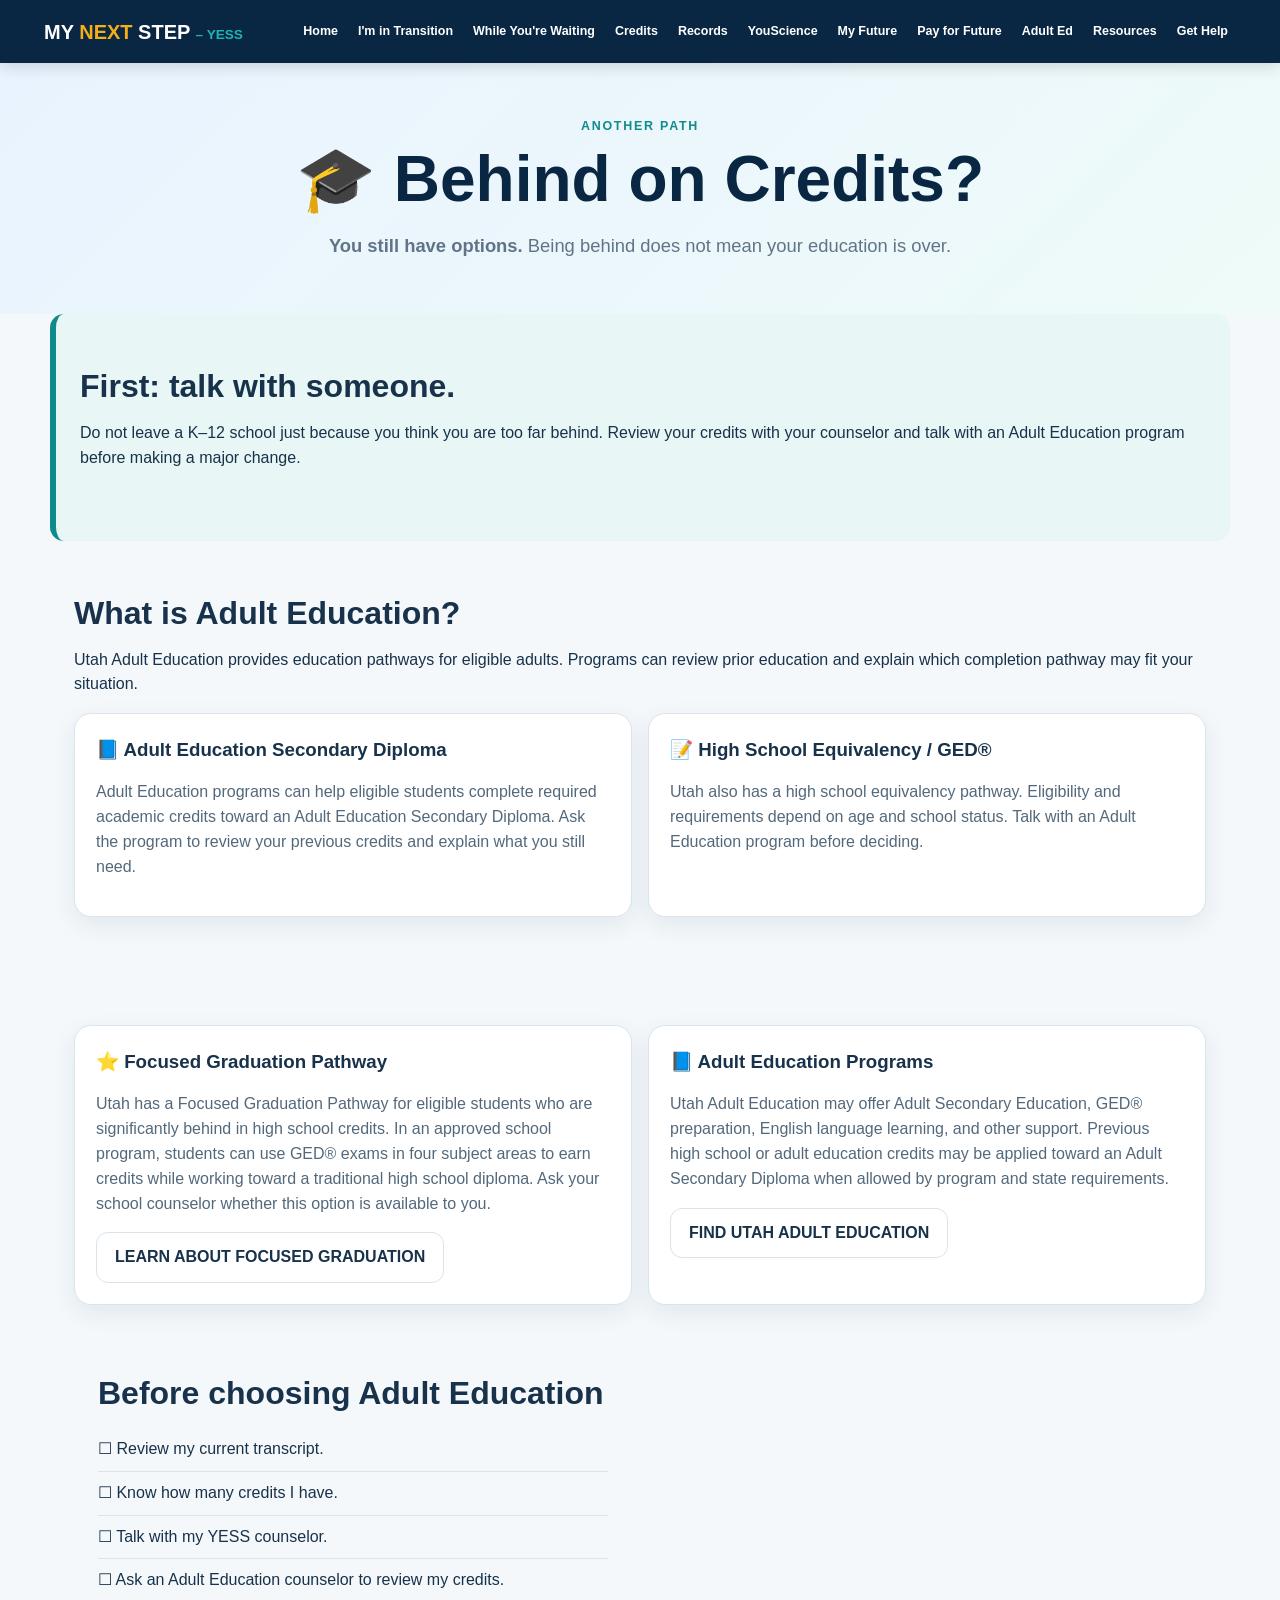
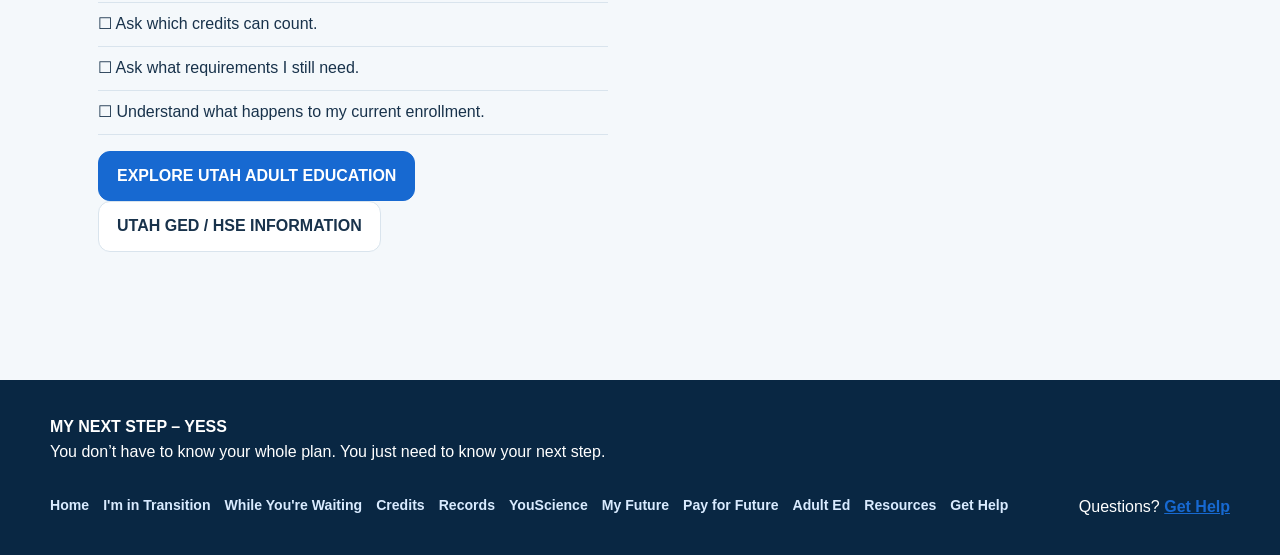
==== adult-education.html @ 5a8f82c1 "Add files via upload" ====
<!doctype html><html lang="en"><head><meta charset="utf-8"><meta name="viewport" content="width=device-width,initial-scale=1"><title>Adult Education | My Next Step – YESS</title><link rel="stylesheet" href="style.css"></head><body>
<header><div class="nav"><a class="brand" href="index.html">MY <span>NEXT</span> STEP <em>– YESS</em></a><nav class="navlinks"><a href="index.html">Home</a><a href="transition.html">I'm in Transition</a><a href="waiting.html">While You're Waiting</a><a href="credits.html">Credits</a><a href="records.html">Records</a><a href="youscience.html">YouScience</a><a href="future.html">My Future</a><a href="pay-for-future.html">Pay for Future</a><a href="adult-education.html">Adult Ed</a><a href="resources.html">Resources</a><a href="help.html">Get Help</a></nav></div></header>
<main>
<div class="page-hero"><div class="eyebrow">ANOTHER PATH</div><h1>🎓 Behind on Credits?</h1><p><strong>You still have options.</strong> Being behind does not mean your education is over.</p></div>
<section class="callout"><h2>First: talk with someone.</h2><p>Do not leave a K–12 school just because you think you are too far behind. Review your credits with your counselor and talk with an Adult Education program before making a major change.</p></section>
<section><h2>What is Adult Education?</h2><p>Utah Adult Education provides education pathways for eligible adults. Programs can review prior education and explain which completion pathway may fit your situation.</p><div class="card-grid two"><div class="card"><h3>📘 Adult Education Secondary Diploma</h3><p>Adult Education programs can help eligible students complete required academic credits toward an Adult Education Secondary Diploma. Ask the program to review your previous credits and explain what you still need.</p></div><div class="card"><h3>📝 High School Equivalency / GED®</h3><p>Utah also has a high school equivalency pathway. Eligibility and requirements depend on age and school status. Talk with an Adult Education program before deciding.</p></div></div></section>
<section class="card-grid two">
<div class="card"><h3>⭐ Focused Graduation Pathway</h3>
<p>Utah has a Focused Graduation Pathway for eligible students who are significantly behind in high school credits. In an approved school program, students can use GED® exams in four subject areas to earn credits while working toward a traditional high school diploma. Ask your school counselor whether this option is available to you.</p>
<a class="btn secondary" href="https://schools.utah.gov/adulteducation/focusedgraduationpathway" target="_blank">LEARN ABOUT FOCUSED GRADUATION</a>
</div>
<div class="card"><h3>📘 Adult Education Programs</h3>
<p>Utah Adult Education may offer Adult Secondary Education, GED® preparation, English language learning, and other support. Previous high school or adult education credits may be applied toward an Adult Secondary Diploma when allowed by program and state requirements.</p>
<a class="btn secondary" href="https://schools.utah.gov/adulteducation/" target="_blank">FIND UTAH ADULT EDUCATION</a>
</div>
</div><section><h2>Before choosing Adult Education</h2><ul class="checklist"><li>☐ Review my current transcript.</li><li>☐ Know how many credits I have.</li><li>☐ Talk with my YESS counselor.</li><li>☐ Ask an Adult Education counselor to review my credits.</li><li>☐ Ask which credits can count.</li><li>☐ Ask what requirements I still need.</li><li>☐ Understand what happens to my current enrollment.</li></ul><a class="btn primary" href="https://schools.utah.gov/adulteducation/" target="_blank">EXPLORE UTAH ADULT EDUCATION</a> <a class="btn secondary" href="https://schools.utah.gov/adulteducation/hseged" target="_blank">UTAH GED / HSE INFORMATION</a></section>
</main>
<footer><div class="footer-inner"><div><b>MY NEXT STEP – YESS</b><br><span>You don’t have to know your whole plan. You just need to know your next step.</span></div><div class="footer-links"><a href="index.html">Home</a><a href="transition.html">I'm in Transition</a><a href="waiting.html">While You're Waiting</a><a href="credits.html">Credits</a><a href="records.html">Records</a><a href="youscience.html">YouScience</a><a href="future.html">My Future</a><a href="pay-for-future.html">Pay for Future</a><a href="adult-education.html">Adult Ed</a><a href="resources.html">Resources</a><a href="help.html">Get Help</a></div><div>Questions? <a href="help.html">Get Help</a></div></div></footer>
</body></html>
---- style.css ----
:root{--navy:#092743;--blue:#1769d1;--teal:#0f8b8d;--gold:#f5ad18;--orange:#f06b2f;--ink:#18324b;--muted:#617487;--bg:#f4f8fb;--white:#fff;--line:#d9e4ed;--shadow:0 8px 24px rgba(9,39,67,.08)}
*{box-sizing:border-box}html{scroll-behavior:smooth}body{margin:0;background:var(--bg);color:var(--ink);font-family:Arial,Helvetica,sans-serif;line-height:1.55}a{color:var(--blue);font-weight:700}header{position:sticky;top:0;z-index:10;background:var(--navy);color:#fff;box-shadow:0 3px 15px rgba(0,0,0,.15)}.nav{max-width:1240px;margin:auto;padding:13px 24px;display:flex;align-items:center;gap:22px}.brand{color:#fff;text-decoration:none;font-weight:900;font-size:1.25rem;line-height:1.0;white-space:nowrap}.brand span{color:#f5ad18}.brand em{color:#1fb4b7;font-style:normal;font-size:.85rem}.navlinks{display:flex;gap:4px;flex-wrap:wrap;justify-content:flex-end;margin-left:auto}.navlinks a{color:#fff;text-decoration:none;padding:9px 8px;border-radius:8px;font-size:.78rem}.navlinks a:hover{background:rgba(255,255,255,.12)}.help-btn{background:var(--gold)!important;color:#10243a!important;font-weight:900!important}
main{min-height:70vh}.hero{max-width:1240px;margin:auto;padding:58px 24px;display:grid;grid-template-columns:1.05fr .95fr;gap:38px;align-items:center}.eyebrow{font-weight:900;letter-spacing:.14em;font-size:.78rem;color:var(--teal)}h1{font-size:clamp(2.5rem,5vw,4.7rem);line-height:1.02;margin:10px 0 20px;color:var(--navy)}h1 span{color:var(--teal)}h2{font-size:2rem;line-height:1.15;margin:0 0 12px}h3{margin:0 0 8px}.lead{font-size:1.18rem;color:var(--muted);max-width:700px}.tagline{font-size:1.18rem;color:var(--teal);margin:22px 0}.buttons{display:flex;gap:12px;flex-wrap:wrap}.btn{display:inline-block;padding:12px 18px;border-radius:12px;text-decoration:none;border:1px solid var(--line);cursor:pointer}.primary{background:var(--blue);color:#fff;border-color:var(--blue)}.secondary{background:#fff;color:var(--ink)}.hero-panel{background:#fff;border:1px solid var(--line);border-radius:20px;padding:23px;box-shadow:var(--shadow)}.hero-panel h3{text-align:center;font-size:1.4rem}.choice-grid{display:grid;grid-template-columns:repeat(2,1fr);gap:10px}.choice-grid a{background:#f8fbfe;border:1px solid var(--line);border-radius:14px;padding:15px;text-decoration:none;color:var(--ink);display:flex;flex-direction:column;gap:4px}.choice-grid a:first-letter{font-size:1.4rem}.choice-grid small{color:var(--muted);font-weight:400}
section{max-width:1180px;margin:auto;padding:54px 24px}.section-title{text-align:center;margin-bottom:25px}.section-title p,.page-hero p{color:var(--muted)}.page-hero{background:linear-gradient(135deg,#e9f3ff,#eefbf8);padding:54px 24px;text-align:center}.page-hero p{max-width:760px;margin:0 auto;font-size:1.15rem}.card-grid{display:grid;gap:16px}.card-grid.two{grid-template-columns:repeat(2,1fr)}.card-grid.three{grid-template-columns:repeat(3,1fr)}.card-grid.four{grid-template-columns:repeat(4,1fr)}.card-grid.eight{grid-template-columns:repeat(4,1fr)}.card{background:#fff;border:1px solid var(--line);border-radius:17px;padding:21px;box-shadow:var(--shadow)}.link-card{text-decoration:none;color:var(--ink);display:flex;flex-direction:column;gap:7px;font-size:1.05rem}.link-card span{color:var(--muted);font-size:.9rem;font-weight:400}.link-card:hover{transform:translateY(-2px);border-color:#9abce2}.callout{background:#e8f7f5;border-left:6px solid var(--teal);border-radius:14px}.steps{display:grid;grid-template-columns:repeat(4,1fr);gap:12px}.steps>div{background:#fff;border:1px solid var(--line);border-radius:15px;padding:18px}.steps>div:first-letter{font-size:1.4rem}.steps strong,.steps span{display:block}.steps span{color:var(--muted);font-size:.9rem;margin-top:5px}.stat-card,.path-card{background:#fff;border:1px solid var(--line);border-radius:16px;padding:20px;text-align:center;box-shadow:var(--shadow)}.stat-card b,.path-card b{display:block;font-size:1.15rem}.stat-card span,.path-card span{display:block;color:var(--muted);font-size:.9rem;margin-top:6px}.path-card{font-size:2rem}.path-card b{font-size:1.1rem;margin-top:5px}.flow{display:flex;justify-content:center;align-items:center;gap:14px;flex-wrap:wrap}.flow span{background:#fff;border:1px solid var(--line);padding:14px 18px;border-radius:12px;font-weight:800}.quote-list{display:grid;grid-template-columns:repeat(2,1fr);gap:10px}.quote-list p{margin:0;background:#f7fbff;border:1px solid var(--line);padding:15px;border-radius:12px;font-weight:700}.contact-grid{display:grid;grid-template-columns:repeat(2,1fr);gap:18px}.checklist{padding-left:0;list-style:none}.checklist li{padding:9px 0;border-bottom:1px solid var(--line)}details{background:#fff;border:1px solid var(--line);border-radius:14px;margin:10px 0;box-shadow:0 3px 12px rgba(9,39,67,.04)}summary{cursor:pointer;padding:17px;font-weight:800;list-style:none}summary::-webkit-details-marker{display:none}summary:after{content:"+";float:right;font-size:1.25rem}details[open] summary:after{content:"−"}.card p,.card li{color:#53697b}
footer{background:var(--navy);color:#fff;padding:35px 24px;margin-top:20px}.footer-inner{max-width:1180px;margin:auto;display:flex;justify-content:space-between;gap:30px;flex-wrap:wrap}.footer-links{display:flex;flex-wrap:wrap;gap:14px}.footer-links a{color:#d9ebff;text-decoration:none;font-size:.88rem}.small{font-size:.85rem;color:var(--muted)}
@media(max-width:950px){.nav{align-items:flex-start}.navlinks{display:none}.hero{grid-template-columns:1fr}.card-grid.eight,.card-grid.four{grid-template-columns:repeat(2,1fr)}.steps{grid-template-columns:repeat(2,1fr)}}
@media(max-width:620px){.hero{padding:38px 18px}.hero-panel{padding:16px}section{padding:40px 18px}.choice-grid,.card-grid.two,.card-grid.three,.card-grid.four,.card-grid.eight,.steps,.contact-grid,.quote-list{grid-template-columns:1fr}.page-hero{padding:40px 18px}h2{font-size:1.65rem}.nav{padding:10px 14px}.brand{font-size:1rem}}
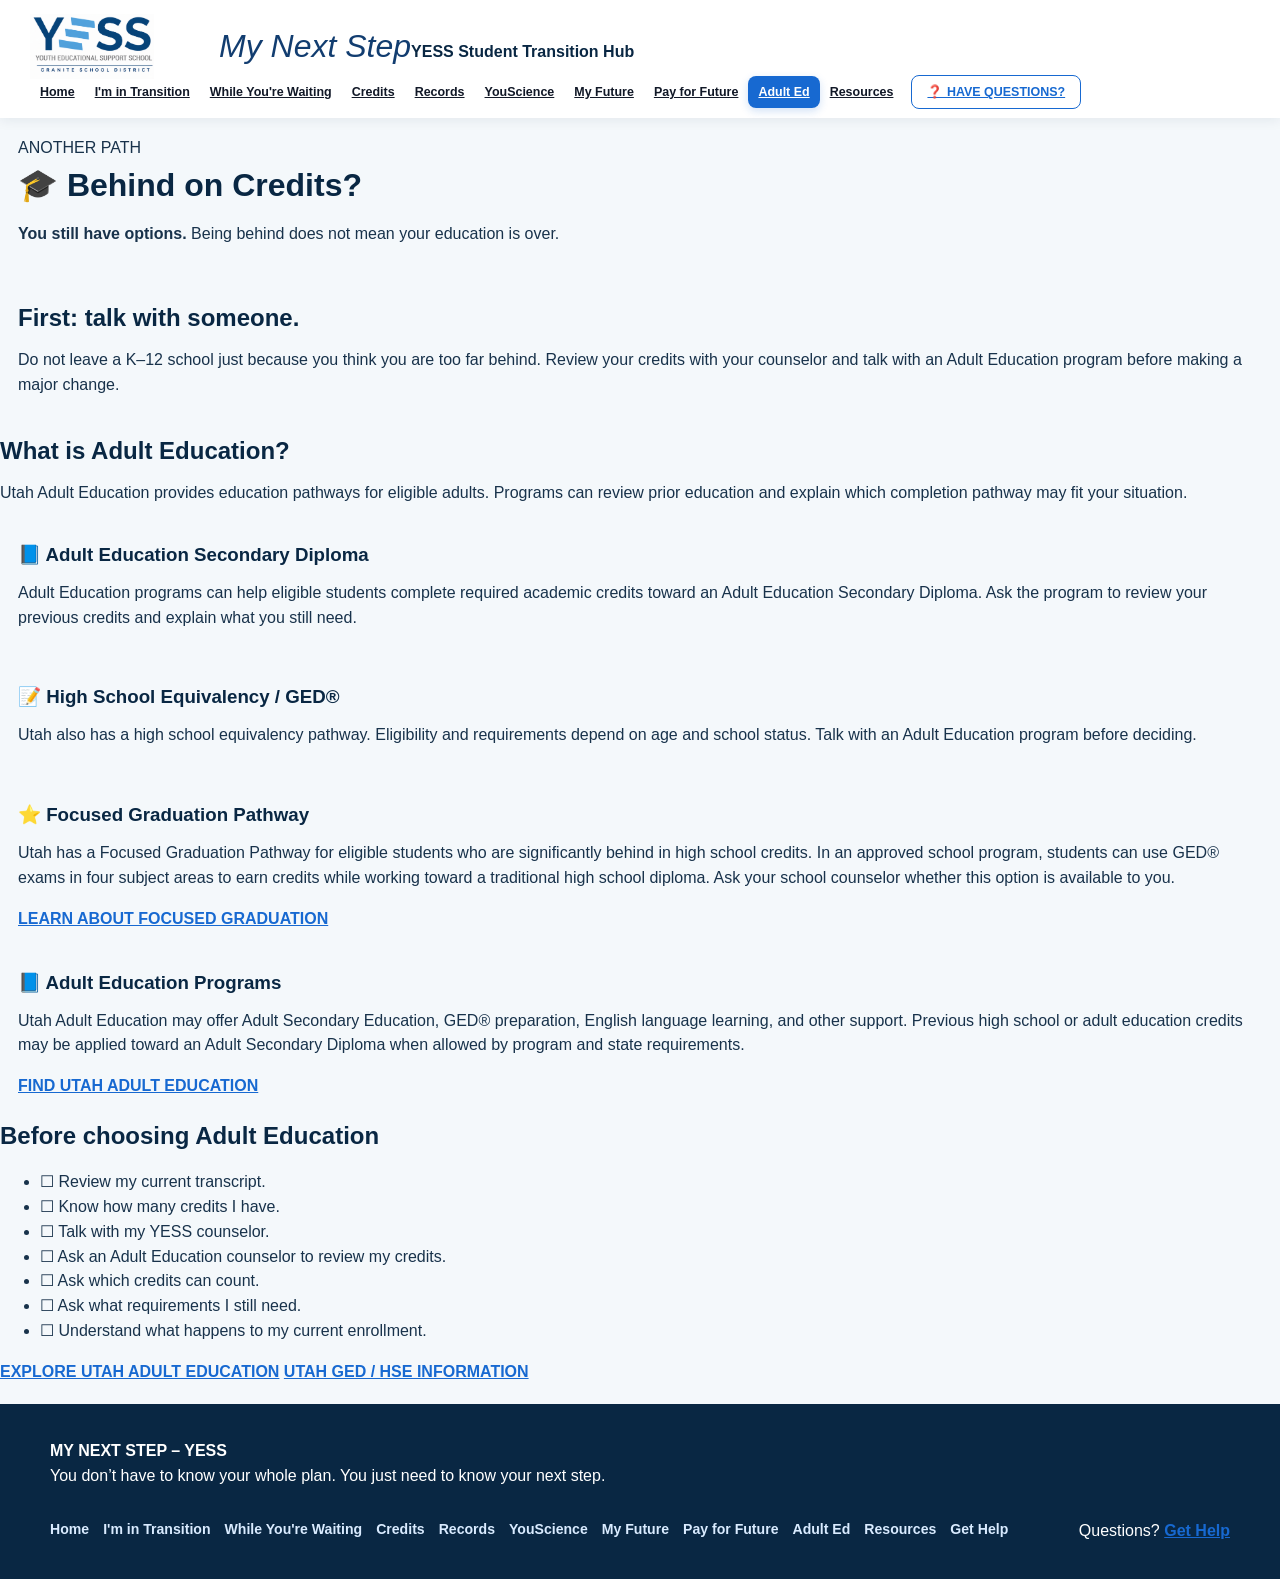
==== commit 6682fb27: "Use consistent header and fix phone number" ====
--- a/adult-education.html
+++ b/adult-education.html
@@ -1,5 +1,5 @@
 <!doctype html><html lang="en"><head><meta charset="utf-8"><meta name="viewport" content="width=device-width,initial-scale=1"><title>Adult Education | My Next Step – YESS</title><link rel="stylesheet" href="style.css"></head><body>
-<header><div class="nav"><a class="brand" href="index.html">MY <span>NEXT</span> STEP <em>– YESS</em></a><nav class="navlinks"><a href="index.html">Home</a><a href="transition.html">I'm in Transition</a><a href="waiting.html">While You're Waiting</a><a href="credits.html">Credits</a><a href="records.html">Records</a><a href="youscience.html">YouScience</a><a href="future.html">My Future</a><a href="pay-for-future.html">Pay for Future</a><a href="adult-education.html">Adult Ed</a><a href="resources.html">Resources</a><a href="help.html">Get Help</a></nav></div></header>
+<header><div class="nav"><a class="brand" href="index.html" aria-label="My Next Step – YESS home"><img src="yess-logo.png" alt="Youth Educational Support School (YESS)" class="brand-logo"><div class="brand-content"><span class="brand-title">My Next Step</span><span class="brand-subtitle">YESS Student Transition Hub</span></div></a><nav class="navlinks" aria-label="Main navigation"><a href="index.html">Home</a><a href="transition.html">I'm in Transition</a><a href="waiting.html">While You're Waiting</a><a href="credits.html">Credits</a><a href="records.html">Records</a><a href="youscience.html">YouScience</a><a href="future.html">My Future</a><a href="pay-for-future.html">Pay for Future</a><a class="active" aria-current="page" href="adult-education.html">Adult Ed</a><a href="resources.html">Resources</a><a class="help-btn" href="help.html">❓ HAVE QUESTIONS?</a></nav></div></header>
 <main>
 <div class="page-hero"><div class="eyebrow">ANOTHER PATH</div><h1>🎓 Behind on Credits?</h1><p><strong>You still have options.</strong> Being behind does not mean your education is over.</p></div>
 <section class="callout"><h2>First: talk with someone.</h2><p>Do not leave a K–12 school just because you think you are too far behind. Review your credits with your counselor and talk with an Adult Education program before making a major change.</p></section>
--- a/style.css
+++ b/style.css
@@ -1,8 +1,40 @@
 
 :root{--navy:#092743;--blue:#1769d1;--teal:#0f8b8d;--gold:#f5ad18;--orange:#f06b2f;--ink:#18324b;--muted:#617487;--bg:#f4f8fb;--white:#fff;--line:#d9e4ed;--shadow:0 8px 24px rgba(9,39,67,.08)}
-*{box-sizing:border-box}html{scroll-behavior:smooth}body{margin:0;background:var(--bg);color:var(--ink);font-family:Arial,Helvetica,sans-serif;line-height:1.55}a{color:var(--blue);font-weight:700}header{position:sticky;top:0;z-index:10;background:var(--navy);color:#fff;box-shadow:0 3px 15px rgba(0,0,0,.15)}.nav{max-width:1240px;margin:auto;padding:13px 24px;display:flex;align-items:center;gap:22px}.brand{color:#fff;text-decoration:none;font-weight:900;font-size:1.25rem;line-height:1.0;white-space:nowrap}.brand span{color:#f5ad18}.brand em{color:#1fb4b7;font-style:normal;font-size:.85rem}.navlinks{display:flex;gap:4px;flex-wrap:wrap;justify-content:flex-end;margin-left:auto}.navlinks a{color:#fff;text-decoration:none;padding:9px 8px;border-radius:8px;font-size:.78rem}.navlinks a:hover{background:rgba(255,255,255,.12)}.help-btn{background:var(--gold)!important;color:#10243a!important;font-weight:900!important}
-main{min-height:70vh}.hero{max-width:1240px;margin:auto;padding:58px 24px;display:grid;grid-template-columns:1.05fr .95fr;gap:38px;align-items:center}.eyebrow{font-weight:900;letter-spacing:.14em;font-size:.78rem;color:var(--teal)}h1{font-size:clamp(2.5rem,5vw,4.7rem);line-height:1.02;margin:10px 0 20px;color:var(--navy)}h1 span{color:var(--teal)}h2{font-size:2rem;line-height:1.15;margin:0 0 12px}h3{margin:0 0 8px}.lead{font-size:1.18rem;color:var(--muted);max-width:700px}.tagline{font-size:1.18rem;color:var(--teal);margin:22px 0}.buttons{display:flex;gap:12px;flex-wrap:wrap}.btn{display:inline-block;padding:12px 18px;border-radius:12px;text-decoration:none;border:1px solid var(--line);cursor:pointer}.primary{background:var(--blue);color:#fff;border-color:var(--blue)}.secondary{background:#fff;color:var(--ink)}.hero-panel{background:#fff;border:1px solid var(--line);border-radius:20px;padding:23px;box-shadow:var(--shadow)}.hero-panel h3{text-align:center;font-size:1.4rem}.choice-grid{display:grid;grid-template-columns:repeat(2,1fr);gap:10px}.choice-grid a{background:#f8fbfe;border:1px solid var(--line);border-radius:14px;padding:15px;text-decoration:none;color:var(--ink);display:flex;flex-direction:column;gap:4px}.choice-grid a:first-letter{font-size:1.4rem}.choice-grid small{color:var(--muted);font-weight:400}
-section{max-width:1180px;margin:auto;padding:54px 24px}.section-title{text-align:center;margin-bottom:25px}.section-title p,.page-hero p{color:var(--muted)}.page-hero{background:linear-gradient(135deg,#e9f3ff,#eefbf8);padding:54px 24px;text-align:center}.page-hero p{max-width:760px;margin:0 auto;font-size:1.15rem}.card-grid{display:grid;gap:16px}.card-grid.two{grid-template-columns:repeat(2,1fr)}.card-grid.three{grid-template-columns:repeat(3,1fr)}.card-grid.four{grid-template-columns:repeat(4,1fr)}.card-grid.eight{grid-template-columns:repeat(4,1fr)}.card{background:#fff;border:1px solid var(--line);border-radius:17px;padding:21px;box-shadow:var(--shadow)}.link-card{text-decoration:none;color:var(--ink);display:flex;flex-direction:column;gap:7px;font-size:1.05rem}.link-card span{color:var(--muted);font-size:.9rem;font-weight:400}.link-card:hover{transform:translateY(-2px);border-color:#9abce2}.callout{background:#e8f7f5;border-left:6px solid var(--teal);border-radius:14px}.steps{display:grid;grid-template-columns:repeat(4,1fr);gap:12px}.steps>div{background:#fff;border:1px solid var(--line);border-radius:15px;padding:18px}.steps>div:first-letter{font-size:1.4rem}.steps strong,.steps span{display:block}.steps span{color:var(--muted);font-size:.9rem;margin-top:5px}.stat-card,.path-card{background:#fff;border:1px solid var(--line);border-radius:16px;padding:20px;text-align:center;box-shadow:var(--shadow)}.stat-card b,.path-card b{display:block;font-size:1.15rem}.stat-card span,.path-card span{display:block;color:var(--muted);font-size:.9rem;margin-top:6px}.path-card{font-size:2rem}.path-card b{font-size:1.1rem;margin-top:5px}.flow{display:flex;justify-content:center;align-items:center;gap:14px;flex-wrap:wrap}.flow span{background:#fff;border:1px solid var(--line);padding:14px 18px;border-radius:12px;font-weight:800}.quote-list{display:grid;grid-template-columns:repeat(2,1fr);gap:10px}.quote-list p{margin:0;background:#f7fbff;border:1px solid var(--line);padding:15px;border-radius:12px;font-weight:700}.contact-grid{display:grid;grid-template-columns:repeat(2,1fr);gap:18px}.checklist{padding-left:0;list-style:none}.checklist li{padding:9px 0;border-bottom:1px solid var(--line)}details{background:#fff;border:1px solid var(--line);border-radius:14px;margin:10px 0;box-shadow:0 3px 12px rgba(9,39,67,.04)}summary{cursor:pointer;padding:17px;font-weight:800;list-style:none}summary::-webkit-details-marker{display:none}summary:after{content:"+";float:right;font-size:1.25rem}details[open] summary:after{content:"−"}.card p,.card li{color:#53697b}
+*{box-sizing:border-box}html{scroll-behavior:smooth}body{margin:0;background:var(--bg);color:var(--ink);font-family:Arial,Helvetica,sans-serif;line-height:1.55}a{color:var(--blue);font-weight:700}h1,h2,h3,h4,h5,h6{color:var(--navy);margin:0 0 12px}p{margin:0 0 16px}
+
+/* NAV (existing rules kept) */
+header{background:#ffffff;color:var(--navy);box-shadow:0 2px 12px rgba(9,39,67,.08)}
+.nav{max-width:1480px;padding:14px 30px;gap:24px}
+.brand{display:flex;align-items:center;gap:14px;color:var(--navy);text-decoration:none;white-space:nowrap}
+.brand-logo{width:175px;height:65px;object-fit:contain;object-position:left center;background:#fff}
+.brand-title{color:#123d70;font-size:2rem;font-weight:500;font-style:italic;white-space:nowrap}
+.navlinks{align-items:center;gap:3px}
+.navlinks a{color:#111827;font-size:.78rem;padding:9px 10px;border-radius:8px;transition:all .2s ease}
+.navlinks a:hover{background:#eef5ff;color:var(--blue)}
+.navlinks a.active,.navlinks a[aria-current="page"]{background:var(--blue);color:#fff;font-weight:900;box-shadow:0 3px 8px rgba(23,105,209,.20)}
+.navlinks a.help-btn{border:1.5px solid var(--blue);background:#fff !important;color:var(--blue) !important;font-weight:900 !important;margin-left:8px;padding:9px 15px}
+.navlinks a.help-btn:hover{background:#eef5ff !important}
+
+/* TEXT BLOCK PADDING — ensure readable spacing for text inside common content containers */
+.card, .callout, .page-hero, .hero-panel, .resource-card-body, .stat-card, .path-card, .section-title, .contact-grid .card, .quote-list p {
+  padding: 18px;
+}
+
+/* Responsive tweak: slightly smaller padding on small screens */
+@media (max-width: 620px) {
+  .card, .callout, .page-hero, .hero-panel, .resource-card-body, .stat-card, .path-card, .section-title, .contact-grid .card, .quote-list p {
+    padding: 14px;
+  }
+}
+
+/* --- rest of original stylesheet unchanged (keep other rules lower down in file) --- */
+
+/* Footer */
 footer{background:var(--navy);color:#fff;padding:35px 24px;margin-top:20px}.footer-inner{max-width:1180px;margin:auto;display:flex;justify-content:space-between;gap:30px;flex-wrap:wrap}.footer-links{display:flex;flex-wrap:wrap;gap:14px}.footer-links a{color:#d9ebff;text-decoration:none;font-size:.88rem}.small{font-size:.85rem;color:var(--muted)}
 @media(max-width:950px){.nav{align-items:flex-start}.navlinks{display:none}.hero{grid-template-columns:1fr}.card-grid.eight,.card-grid.four{grid-template-columns:repeat(2,1fr)}.steps{grid-template-columns:repeat(2,1fr)}}
 @media(max-width:620px){.hero{padding:38px 18px}.hero-panel{padding:16px}section{padding:40px 18px}.choice-grid,.card-grid.two,.card-grid.three,.card-grid.four,.card-grid.eight,.steps,.contact-grid,.quote-list{grid-template-columns:1fr}.page-hero{padding:40px 18px}h2{font-size:1.65rem}.nav{padding:10px 14px}.brand{font-size:1rem}}
+
+/* ---------- HEADER / BRAND ---------- */
+
+/* (rest of the stylesheet below this line left as originally authored) */
+
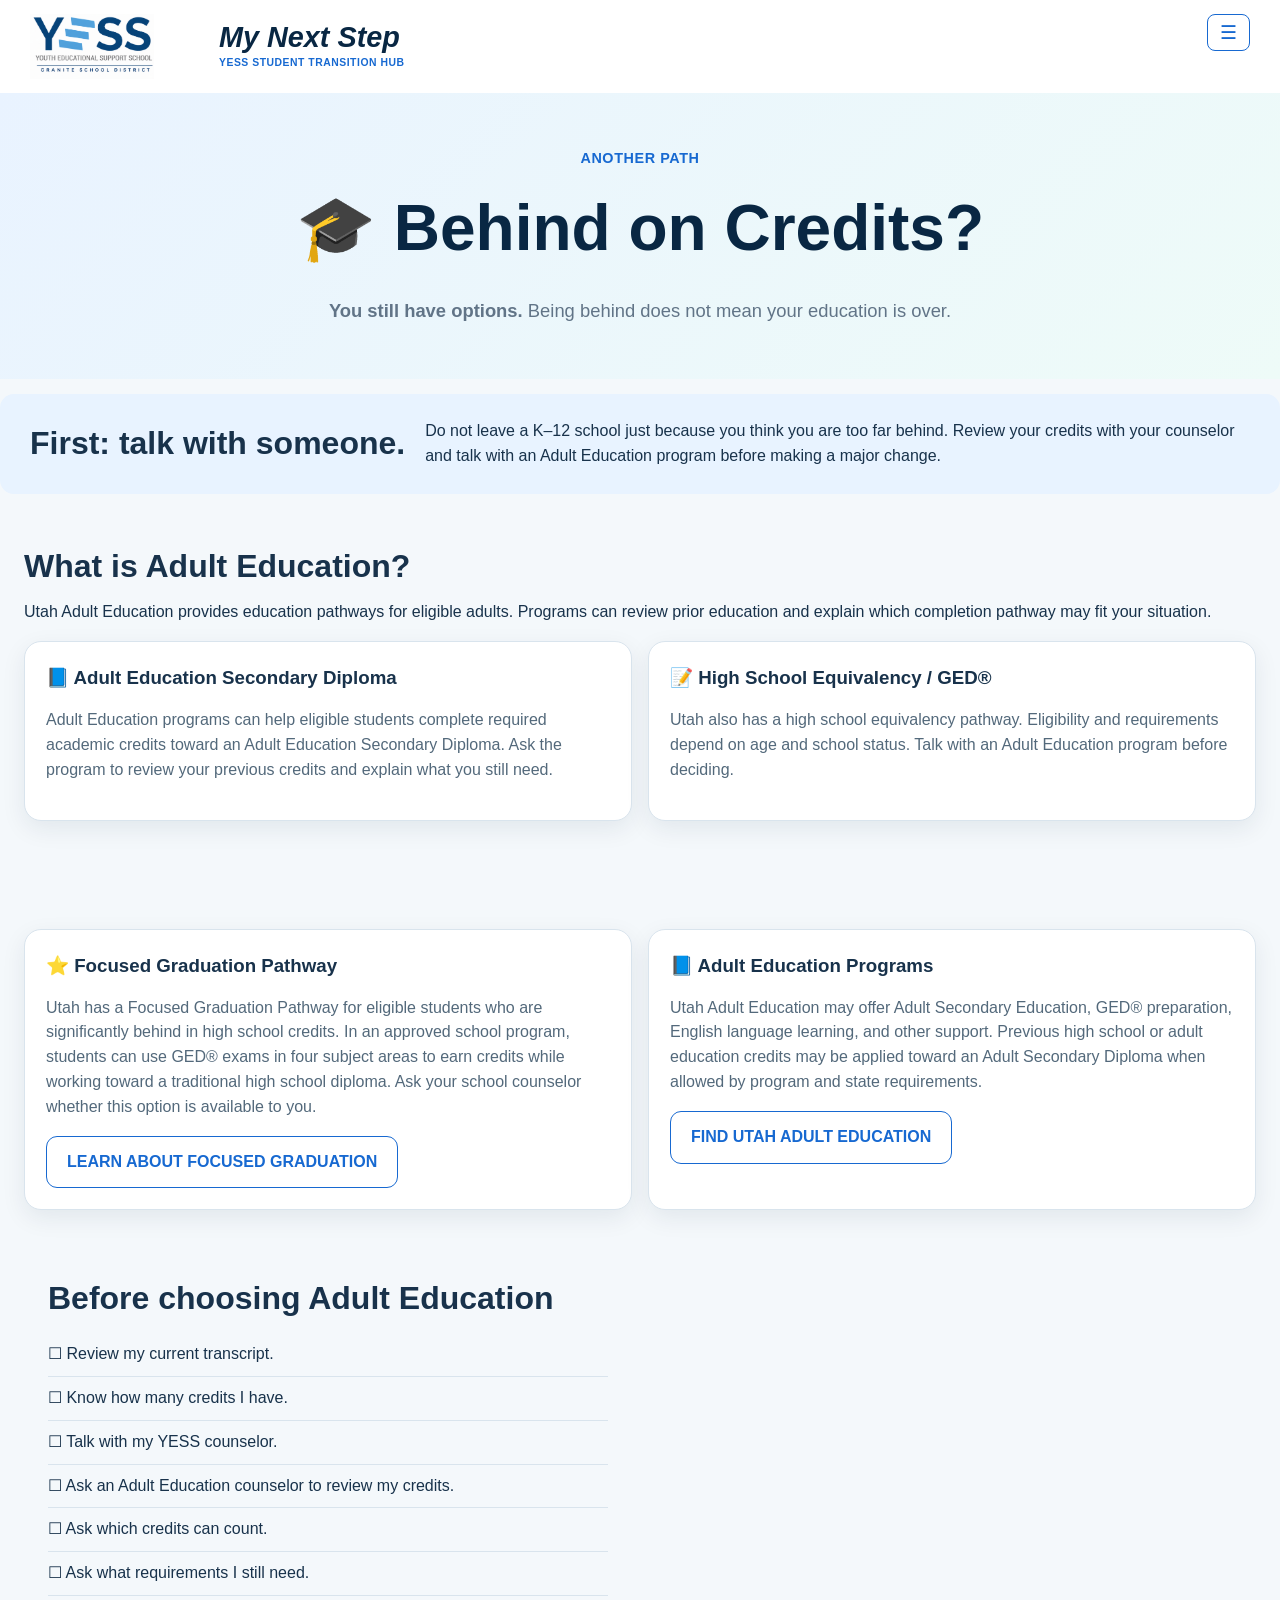
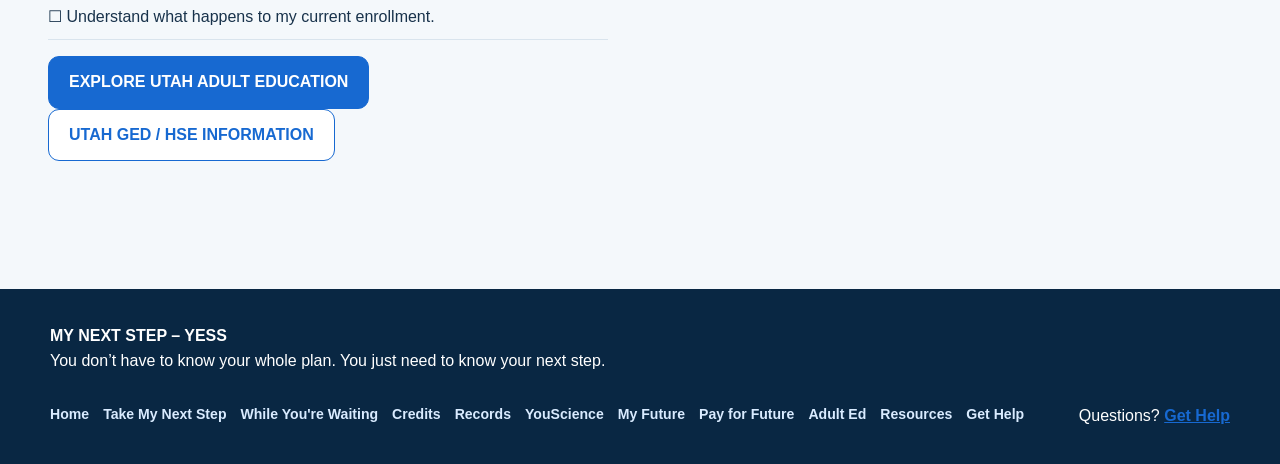
==== commit 764cc6b4: "Update next-step home messaging" ====
--- a/adult-education.html
+++ b/adult-education.html
@@ -1,5 +1,14 @@
-<!doctype html><html lang="en"><head><meta charset="utf-8"><meta name="viewport" content="width=device-width,initial-scale=1"><title>Adult Education | My Next Step – YESS</title><link rel="stylesheet" href="style.css"></head><body>
-<header><div class="nav"><a class="brand" href="index.html" aria-label="My Next Step – YESS home"><img src="yess-logo.png" alt="Youth Educational Support School (YESS)" class="brand-logo"><div class="brand-content"><span class="brand-title">My Next Step</span><span class="brand-subtitle">YESS Student Transition Hub</span></div></a><nav class="navlinks" aria-label="Main navigation"><a href="index.html">Home</a><a href="transition.html">I'm in Transition</a><a href="waiting.html">While You're Waiting</a><a href="credits.html">Credits</a><a href="records.html">Records</a><a href="youscience.html">YouScience</a><a href="future.html">My Future</a><a href="pay-for-future.html">Pay for Future</a><a class="active" aria-current="page" href="adult-education.html">Adult Ed</a><a href="resources.html">Resources</a><a class="help-btn" href="help.html">❓ HAVE QUESTIONS?</a></nav></div></header>
+<!doctype html><html lang="en"><head><meta charset="utf-8"><meta name="viewport" content="width=device-width,initial-scale=1"><title>Adult Education | My Next Step – YESS</title><link rel="stylesheet" href="style.css">
+<link rel="icon" type="image/png" href="favicon.png">
+<meta name="description" content="Options for students behind on credits, including Utah Adult Education, GED/HSE, and the Focused Graduation Pathway.">
+<meta property="og:site_name" content="My Next Step – YESS">
+<meta property="og:title" content="Adult Education | My Next Step – YESS">
+<meta property="og:description" content="Options for students behind on credits, including Utah Adult Education, GED/HSE, and the Focused Graduation Pathway.">
+<meta property="og:type" content="website">
+<meta property="og:url" content="https://ktaylordac.github.io/my-next-step-yess/adult-education.html">
+<meta property="og:image" content="https://ktaylordac.github.io/my-next-step-yess/yess-logo.png">
+</head><body>
+<header><div class="nav"><a class="brand" href="index.html" aria-label="My Next Step – YESS home"><img src="yess-logo.png" alt="Youth Educational Support School (YESS)" class="brand-logo"><div class="brand-content"><span class="brand-title">My Next Step</span><span class="brand-subtitle">YESS Student Transition Hub</span></div></a><button class="nav-toggle" type="button" aria-label="Toggle menu" aria-expanded="false" aria-controls="primary-nav">☰</button><nav class="navlinks" id="primary-nav" aria-label="Main navigation"><a href="index.html">Home</a><a href="transition.html">Take My Next Step</a><a href="waiting.html">While You're Waiting</a><a href="credits.html">Credits</a><a href="records.html">Records</a><a href="youscience.html">YouScience</a><a href="future.html">My Future</a><a href="pay-for-future.html">Pay for Future</a><a class="active" aria-current="page" href="adult-education.html">Adult Ed</a><a href="resources.html">Resources</a><a class="help-btn" href="help.html">❓ HAVE QUESTIONS?</a></nav></div></header>
 <main>
 <div class="page-hero"><div class="eyebrow">ANOTHER PATH</div><h1>🎓 Behind on Credits?</h1><p><strong>You still have options.</strong> Being behind does not mean your education is over.</p></div>
 <section class="callout"><h2>First: talk with someone.</h2><p>Do not leave a K–12 school just because you think you are too far behind. Review your credits with your counselor and talk with an Adult Education program before making a major change.</p></section>
@@ -7,13 +16,15 @@
 <section class="card-grid two">
 <div class="card"><h3>⭐ Focused Graduation Pathway</h3>
 <p>Utah has a Focused Graduation Pathway for eligible students who are significantly behind in high school credits. In an approved school program, students can use GED® exams in four subject areas to earn credits while working toward a traditional high school diploma. Ask your school counselor whether this option is available to you.</p>
-<a class="btn secondary" href="https://schools.utah.gov/adulteducation/focusedgraduationpathway" target="_blank">LEARN ABOUT FOCUSED GRADUATION</a>
+<a class="btn secondary" href="https://schools.utah.gov/adulteducation/focusedgraduationpathway" target="_blank" rel="noopener">LEARN ABOUT FOCUSED GRADUATION</a>
 </div>
 <div class="card"><h3>📘 Adult Education Programs</h3>
 <p>Utah Adult Education may offer Adult Secondary Education, GED® preparation, English language learning, and other support. Previous high school or adult education credits may be applied toward an Adult Secondary Diploma when allowed by program and state requirements.</p>
-<a class="btn secondary" href="https://schools.utah.gov/adulteducation/" target="_blank">FIND UTAH ADULT EDUCATION</a>
+<a class="btn secondary" href="https://schools.utah.gov/adulteducation/" target="_blank" rel="noopener">FIND UTAH ADULT EDUCATION</a>
 </div>
-</div><section><h2>Before choosing Adult Education</h2><ul class="checklist"><li>☐ Review my current transcript.</li><li>☐ Know how many credits I have.</li><li>☐ Talk with my YESS counselor.</li><li>☐ Ask an Adult Education counselor to review my credits.</li><li>☐ Ask which credits can count.</li><li>☐ Ask what requirements I still need.</li><li>☐ Understand what happens to my current enrollment.</li></ul><a class="btn primary" href="https://schools.utah.gov/adulteducation/" target="_blank">EXPLORE UTAH ADULT EDUCATION</a> <a class="btn secondary" href="https://schools.utah.gov/adulteducation/hseged" target="_blank">UTAH GED / HSE INFORMATION</a></section>
+</div><section><h2>Before choosing Adult Education</h2><ul class="checklist"><li>☐ Review my current transcript.</li><li>☐ Know how many credits I have.</li><li>☐ Talk with my YESS counselor.</li><li>☐ Ask an Adult Education counselor to review my credits.</li><li>☐ Ask which credits can count.</li><li>☐ Ask what requirements I still need.</li><li>☐ Understand what happens to my current enrollment.</li></ul><a class="btn primary" href="https://schools.utah.gov/adulteducation/" target="_blank" rel="noopener">EXPLORE UTAH ADULT EDUCATION</a> <a class="btn secondary" href="https://schools.utah.gov/adulteducation/hseged" target="_blank" rel="noopener">UTAH GED / HSE INFORMATION</a></section>
 </main>
-<footer><div class="footer-inner"><div><b>MY NEXT STEP – YESS</b><br><span>You don’t have to know your whole plan. You just need to know your next step.</span></div><div class="footer-links"><a href="index.html">Home</a><a href="transition.html">I'm in Transition</a><a href="waiting.html">While You're Waiting</a><a href="credits.html">Credits</a><a href="records.html">Records</a><a href="youscience.html">YouScience</a><a href="future.html">My Future</a><a href="pay-for-future.html">Pay for Future</a><a href="adult-education.html">Adult Ed</a><a href="resources.html">Resources</a><a href="help.html">Get Help</a></div><div>Questions? <a href="help.html">Get Help</a></div></div></footer>
-</body></html>+<footer><div class="footer-inner"><div><b>MY NEXT STEP – YESS</b><br><span>You don’t have to know your whole plan. You just need to know your next step.</span></div><div class="footer-links"><a href="index.html">Home</a><a href="transition.html">Take My Next Step</a><a href="waiting.html">While You're Waiting</a><a href="credits.html">Credits</a><a href="records.html">Records</a><a href="youscience.html">YouScience</a><a href="future.html">My Future</a><a href="pay-for-future.html">Pay for Future</a><a href="adult-education.html">Adult Ed</a><a href="resources.html">Resources</a><a href="help.html">Get Help</a></div><div>Questions? <a href="help.html">Get Help</a></div></div></footer>
+<script src="nav.js" defer></script>
+</body>
+</html>
--- a/style.css
+++ b/style.css
@@ -1,40 +1,178 @@
+:root{--navy:#092743;--blue:#1769d1;--teal:#0f8b8d;--gold:#f5ad18;--orange:#f06b2f;--ink:#18324b;--muted:#617487;--bg:#f4f8fb;--white:#fff;--line:#d9e4ed;--shadow:0 8px 24px rgba(9,39,67,.08)}
+*{box-sizing:border-box}html{scroll-behavior:smooth}body{margin:0;background:var(--bg);color:var(--ink);font-family:Arial,Helvetica,sans-serif;line-height:1.55}a{color:var(--blue);font-weight:700}img{max-width:100%;height:auto}
+main{min-height:70vh}h2{font-size:2rem;line-height:1.15;margin:0 0 12px}h3{margin:0 0 8px}
+section{max-width:1480px;margin:auto;padding:54px 24px}.section-title{text-align:left;margin-bottom:25px}.section-title h2{color:var(--navy);font-size:2rem;margin-bottom:8px}.section-title p,.page-hero p{color:var(--muted)}.page-hero{background:linear-gradient(135deg,#e9f3ff,#eefbf8);padding:54px 24px;text-align:center}.page-hero p{max-width:760px;margin:0 auto;font-size:1.15rem}
+.card-grid{display:grid;gap:16px}.card-grid.two{grid-template-columns:repeat(2,1fr)}.card-grid.three{grid-template-columns:repeat(3,1fr)}.card-grid.four{grid-template-columns:repeat(4,1fr)}.card-grid.eight{grid-template-columns:repeat(4,1fr)}
+.card{background:#fff;border:1px solid var(--line);border-radius:17px;padding:21px;box-shadow:var(--shadow)}
+.link-card{text-decoration:none;color:var(--ink);display:flex;flex-direction:column;gap:7px;font-size:1.05rem}.link-card span{color:var(--muted);font-size:.9rem;font-weight:400}.link-card:hover{transform:translateY(-2px);border-color:#9abce2}
+.callout{background:#e8f7f5;border-left:6px solid var(--teal);border-radius:14px}
+.steps{display:grid;grid-template-columns:repeat(4,1fr);gap:12px}.steps>div{background:#fff;border:1px solid var(--line);border-radius:15px;padding:18px}.steps>div:first-letter{font-size:1.4rem}.steps strong,.steps span{display:block}.steps span{color:var(--muted);font-size:.9rem;margin-top:5px}
+.stat-card,.path-card{background:#fff;border:1px solid var(--line);border-radius:16px;padding:20px;text-align:center;box-shadow:var(--shadow);text-decoration:none;color:var(--ink)}.stat-card b,.path-card b{display:block;font-size:1.15rem}.stat-card span,.path-card span{display:block;color:var(--muted);font-size:.9rem;margin-top:6px}.path-card{font-size:2rem}.path-card b{font-size:1.1rem;margin-top:5px}
+.flow{display:flex;justify-content:center;align-items:center;gap:14px;flex-wrap:wrap}.flow span{background:#fff;border:1px solid var(--line);padding:14px 18px;border-radius:12px;font-weight:800}
+.quote-list{display:grid;grid-template-columns:repeat(2,1fr);gap:10px}.quote-list p{margin:0;background:#f7fbff;border:1px solid var(--line);padding:15px;border-radius:12px;font-weight:700}
+.contact-grid{display:grid;grid-template-columns:repeat(2,1fr);gap:18px}
+.checklist{padding-left:0;list-style:none}.checklist li{padding:9px 0;border-bottom:1px solid var(--line)}
+details{background:#fff;border:1px solid var(--line);border-radius:14px;margin:10px 0;padding:0 17px;box-shadow:0 3px 12px rgba(9,39,67,.04)}details[open]{padding-bottom:17px}summary{cursor:pointer;margin:0 -17px;padding:17px;font-weight:800;list-style:none}summary::-webkit-details-marker{display:none}summary:after{content:"+";float:right;font-size:1.25rem}details[open] summary:after{content:"−"}details>*:not(summary)+*{margin-top:14px}
+.card p,.card li{color:#53697b}
 
-:root{--navy:#092743;--blue:#1769d1;--teal:#0f8b8d;--gold:#f5ad18;--orange:#f06b2f;--ink:#18324b;--muted:#617487;--bg:#f4f8fb;--white:#fff;--line:#d9e4ed;--shadow:0 8px 24px rgba(9,39,67,.08)}
-*{box-sizing:border-box}html{scroll-behavior:smooth}body{margin:0;background:var(--bg);color:var(--ink);font-family:Arial,Helvetica,sans-serif;line-height:1.55}a{color:var(--blue);font-weight:700}h1,h2,h3,h4,h5,h6{color:var(--navy);margin:0 0 12px}p{margin:0 0 16px}
+/* ---------- HEADER / BRAND ---------- */
 
-/* NAV (existing rules kept) */
 header{background:#ffffff;color:var(--navy);box-shadow:0 2px 12px rgba(9,39,67,.08)}
-.nav{max-width:1480px;padding:14px 30px;gap:24px}
+.nav{max-width:1600px;margin:0 auto;padding:14px 30px;gap:24px;display:flex;align-items:center}
 .brand{display:flex;align-items:center;gap:14px;color:var(--navy);text-decoration:none;white-space:nowrap}
 .brand-logo{width:175px;height:65px;object-fit:contain;object-position:left center;background:#fff}
-.brand-title{color:#123d70;font-size:2rem;font-weight:500;font-style:italic;white-space:nowrap}
-.navlinks{align-items:center;gap:3px}
-.navlinks a{color:#111827;font-size:.78rem;padding:9px 10px;border-radius:8px;transition:all .2s ease}
+.brand-content{display:flex;flex-direction:column;gap:2px}
+.brand-title{color:#092743;font-size:1.8rem;font-weight:700;font-style:italic;white-space:nowrap;line-height:1.1}
+.brand-subtitle{color:#1769d1;font-size:.65rem;font-weight:600;letter-spacing:.05em;text-transform:uppercase;white-space:nowrap}
+.navlinks{display:flex;align-items:center;gap:3px;margin-left:auto}
+.navlinks a{color:#111827;font-size:.78rem;padding:9px 10px;border-radius:8px;transition:all .2s ease;text-decoration:none}
 .navlinks a:hover{background:#eef5ff;color:var(--blue)}
 .navlinks a.active,.navlinks a[aria-current="page"]{background:var(--blue);color:#fff;font-weight:900;box-shadow:0 3px 8px rgba(23,105,209,.20)}
 .navlinks a.help-btn{border:1.5px solid var(--blue);background:#fff !important;color:var(--blue) !important;font-weight:900 !important;margin-left:8px;padding:9px 15px}
 .navlinks a.help-btn:hover{background:#eef5ff !important}
 
-/* TEXT BLOCK PADDING — ensure readable spacing for text inside common content containers */
-.card, .callout, .page-hero, .hero-panel, .resource-card-body, .stat-card, .path-card, .section-title, .contact-grid .card, .quote-list p {
-  padding: 18px;
+.nav-toggle{display:none;align-items:center;justify-content:center;background:#fff;border:1.5px solid var(--blue);color:var(--blue);font-size:1.2rem;line-height:1;padding:8px 12px;border-radius:8px;cursor:pointer;margin-left:auto}
+.nav-toggle:hover{background:#eef5ff}
+
+/* ---------- HERO ---------- */
+
+.hero{max-width:1480px;margin:0 auto;padding:34px 30px;display:grid;grid-template-columns:1fr 1fr;gap:30px;background:linear-gradient(135deg,#eef7ff,#f5fbff);border-radius:18px}
+.eyebrow{color:var(--blue);font-size:.9rem;letter-spacing:.04em;font-weight:900}
+h1{font-size:clamp(2.8rem,5vw,4.6rem);margin:10px 0 18px;color:var(--navy)}
+h1 span{color:var(--blue)}
+.lead{color:#182d43;max-width:650px}
+.tagline{color:var(--navy);margin:20px 0}
+.tagline strong{color:var(--blue)}
+.buttons{display:flex;gap:12px;flex-wrap:wrap}
+
+.btn{display:inline-block;font-weight:900;padding:13px 20px;border-radius:11px;text-decoration:none;border:1px solid var(--line);cursor:pointer}
+.primary{background:var(--blue);color:#fff;border-color:var(--blue)}
+.secondary{background:#fff;color:var(--blue);border:1.5px solid var(--blue)}
+
+/* ---------- RIGHT-SIDE CHOICES ---------- */
+
+.hero-panel{background:rgba(255,255,255,.65);border:none;box-shadow:none;padding:18px}
+.hero-panel h3{color:var(--navy);font-size:1.4rem;margin:0 0 12px 0;text-align:center}
+.choice-grid{display:grid;grid-template-columns:repeat(3,1fr);gap:9px}
+.choice-grid a{min-height:112px;background:#fff;border:1px solid #e0e7ef;border-radius:14px;padding:14px 10px;display:flex;flex-direction:column;align-items:center;text-align:center;justify-content:center;box-shadow:0 4px 12px rgba(9,39,67,.04);text-decoration:none;color:var(--ink);gap:4px}
+.choice-grid a:first-letter{font-size:1.4rem}
+.choice-grid a:hover{transform:translateY(-2px);border-color:#9abce2;box-shadow:0 8px 18px rgba(9,39,67,.08)}
+.choice-grid b{color:var(--navy)}
+.choice-grid small{color:#53697b;font-weight:400}
+
+/* ---------- RESOURCES PAGE: TABLE OF CONTENTS ---------- */
+
+.resources-layout{max-width:1480px;margin:auto;padding:24px 24px 0}
+.resources-body{min-width:0}
+.resources-body>section:not(.callout){max-width:none;margin:0;padding:30px 0}
+.resources-body>section:first-child{padding-top:0}
+.resources-body>section.callout{margin:20px 0 0}
+
+.toc{margin-bottom:20px}
+.toc-toggle{width:100%;text-align:left;cursor:pointer;background:#fff;border:1px solid var(--line);border-radius:14px;margin:0;padding:17px;font-weight:800;font-size:1rem;font-family:inherit;color:var(--ink);box-shadow:0 3px 12px rgba(9,39,67,.04)}
+.toc-toggle:after{content:"+";float:right;font-size:1.25rem}
+.toc-toggle[aria-expanded="true"]:after{content:"−"}
+.toc-list{display:none;list-style:none;margin:8px 0 0;padding:0;background:#fff;border:1px solid var(--line);border-radius:14px;box-shadow:0 3px 12px rgba(9,39,67,.04)}
+.toc-list.open{display:block}
+.toc-list li{padding:0 8px}
+.toc-list li:first-child{padding-top:8px}
+.toc-list li:last-child{padding-bottom:8px}
+.toc-list a{display:block;padding:7px 6px;font-size:.85rem;font-weight:700;color:var(--ink);text-decoration:none;border-radius:6px;line-height:1.3}
+.toc-list a:hover{background:#eef5ff;color:var(--blue)}
+
+@media(min-width:901px){
+  .resources-layout{display:flex;gap:32px;align-items:flex-start}
+  .resources-body{flex:1}
+  .toc{flex:0 0 250px;position:sticky;top:20px;max-height:calc(100vh - 40px);overflow-y:auto;margin-bottom:0}
+  .toc-toggle{cursor:default}
+  .toc-toggle:after{content:none}
+  .toc-list{display:block}
 }
 
-/* Responsive tweak: slightly smaller padding on small screens */
-@media (max-width: 620px) {
-  .card, .callout, .page-hero, .hero-panel, .resource-card-body, .stat-card, .path-card, .section-title, .contact-grid .card, .quote-list p {
-    padding: 14px;
-  }
+/* ---------- HELP / RESOURCE SECTION ---------- */
+
+.card-grid.eight{grid-template-columns:repeat(8,1fr);gap:10px}
+.link-card{text-align:center;align-items:center;padding:17px 10px;min-height:135px;justify-content:center}
+.link-card:hover{transform:translateY(-2px)}
+
+/* ---------- SAVE THIS RESOURCE ---------- */
+
+.resource-card-section{background:linear-gradient(135deg,#f1f7ff,#f7fbfc);border-radius:18px;padding:40px 30px;margin-top:20px}
+.resource-card-section .section-title{margin-bottom:30px}
+.resource-card-section .section-title h2{font-size:1.8rem}
+.resource-card-section .section-title p{margin-top:0}
+.resource-cards-grid{display:grid;grid-template-columns:repeat(auto-fit,minmax(380px,1fr));gap:24px}
+.resource-card{background:#fff;border-radius:16px;box-shadow:0 4px 16px rgba(9,39,67,.1);overflow:hidden;transition:all .3s ease;display:flex;flex-direction:column}
+.resource-card:hover{transform:translateY(-4px);box-shadow:0 8px 24px rgba(23,105,209,.15)}
+.resource-card-header{background:linear-gradient(135deg,var(--blue),#0d5aa8);color:#fff;padding:20px 24px}
+.resource-card-header h3{margin:0;font-size:1.3rem;font-weight:700}
+.resource-card-body{padding:24px;flex-grow:1;display:flex;flex-direction:column;gap:16px}
+.qr-card .resource-card-body{align-items:center}
+.resource-card-text{color:var(--muted);font-size:.95rem;text-align:center;margin:0}
+.resource-qr-code{display:block;width:100%;max-width:280px;height:auto;border-radius:12px;background:#f9fbfd;padding:12px;border:2px solid #e0e7ef}
+.contact-item{display:flex;align-items:flex-start;gap:12px;padding-bottom:12px;border-bottom:1px solid #f0f4f8}
+.contact-item:last-child{border-bottom:none;padding-bottom:0}
+.contact-icon{font-size:1.5rem;display:flex;align-items:center;min-width:32px;justify-content:center}
+.contact-item div{display:flex;flex-direction:column;gap:2px;flex-grow:1}
+.contact-label{font-weight:600;color:#617487;font-size:.8rem;text-transform:uppercase;letter-spacing:.03em}
+.contact-value{color:var(--navy);font-weight:700;font-size:.95rem;text-decoration:none}
+.contact-value:hover{color:var(--blue);text-decoration:underline}
+
+/* ---------- FINAL CALLOUT ---------- */
+
+.callout{max-width:1480px;margin:15px auto 0;padding:25px 30px;background:#e8f3ff;border-left:none;border-radius:14px;display:flex;align-items:center;gap:20px}
+.callout h2{margin:0}
+.callout p{margin:0;flex:1}
+
+/* ---------- FOOTER ---------- */
+
+footer{background:var(--navy);color:#fff;padding:35px 24px;margin-top:20px}
+.footer-inner{max-width:1180px;margin:auto;display:flex;justify-content:space-between;gap:30px;flex-wrap:wrap}
+.footer-links{display:flex;flex-wrap:wrap;gap:14px}
+.footer-links a{color:#d9ebff;text-decoration:none;font-size:.88rem}
+.footer-links a.active,.footer-links a[aria-current="page"]{color:#fff;text-decoration:underline;text-decoration-thickness:2px;text-underline-offset:4px}
+.small{font-size:.85rem;color:var(--muted)}
+
+/* ---------- RESPONSIVE ---------- */
+
+@media(max-width:1600px){
+  .nav{align-items:flex-start;flex-wrap:wrap}
+  .nav-toggle{display:inline-flex}
+  .navlinks{display:none;width:100%;flex-direction:column;align-items:stretch;gap:4px;margin-top:12px}
+  .navlinks.open{display:flex}
+  .navlinks a.help-btn{margin-left:0;margin-top:6px}
 }
 
-/* --- rest of original stylesheet unchanged (keep other rules lower down in file) --- */
+@media(max-width:1100px){
+  .brand-logo{width:145px;height:54px}
+  .brand-title{font-size:1.5rem}
+  .brand-subtitle{font-size:.6rem}
+  .card-grid.eight{grid-template-columns:repeat(4,1fr)}
+}
 
-/* Footer */
-footer{background:var(--navy);color:#fff;padding:35px 24px;margin-top:20px}.footer-inner{max-width:1180px;margin:auto;display:flex;justify-content:space-between;gap:30px;flex-wrap:wrap}.footer-links{display:flex;flex-wrap:wrap;gap:14px}.footer-links a{color:#d9ebff;text-decoration:none;font-size:.88rem}.small{font-size:.85rem;color:var(--muted)}
-@media(max-width:950px){.nav{align-items:flex-start}.navlinks{display:none}.hero{grid-template-columns:1fr}.card-grid.eight,.card-grid.four{grid-template-columns:repeat(2,1fr)}.steps{grid-template-columns:repeat(2,1fr)}}
-@media(max-width:620px){.hero{padding:38px 18px}.hero-panel{padding:16px}section{padding:40px 18px}.choice-grid,.card-grid.two,.card-grid.three,.card-grid.four,.card-grid.eight,.steps,.contact-grid,.quote-list{grid-template-columns:1fr}.page-hero{padding:40px 18px}h2{font-size:1.65rem}.nav{padding:10px 14px}.brand{font-size:1rem}}
+@media(max-width:950px){
+  .brand-logo{width:135px;height:50px}
+  .brand-title{font-size:1.3rem}
+  .brand-subtitle{font-size:.55rem}
+  .hero{grid-template-columns:1fr}
+  .choice-grid{grid-template-columns:repeat(3,1fr)}
+  .card-grid.eight,.card-grid.four{grid-template-columns:repeat(2,1fr)}
+  .steps{grid-template-columns:repeat(2,1fr)}
+  .resource-cards-grid{grid-template-columns:1fr}
+}
 
-/* ---------- HEADER / BRAND ---------- */
-
-/* (rest of the stylesheet below this line left as originally authored) */
-
+@media(max-width:620px){
+  .nav{padding:10px 14px}
+  .brand-logo{width:110px;height:48px}
+  .brand-title{font-size:1.15rem}
+  .brand-subtitle{font-size:.5rem}
+  .hero{padding:38px 18px}
+  .hero-panel{padding:16px}
+  section{padding:40px 18px}
+  .choice-grid,.card-grid.two,.card-grid.three,.card-grid.four,.card-grid.eight,.steps,.contact-grid,.quote-list{grid-template-columns:1fr}
+  .page-hero{padding:40px 18px}
+  h2{font-size:1.65rem}
+  .resource-card-section{padding:25px 18px}
+  .resource-cards-grid{grid-template-columns:1fr}
+  .callout{flex-direction:column;align-items:flex-start}
+}
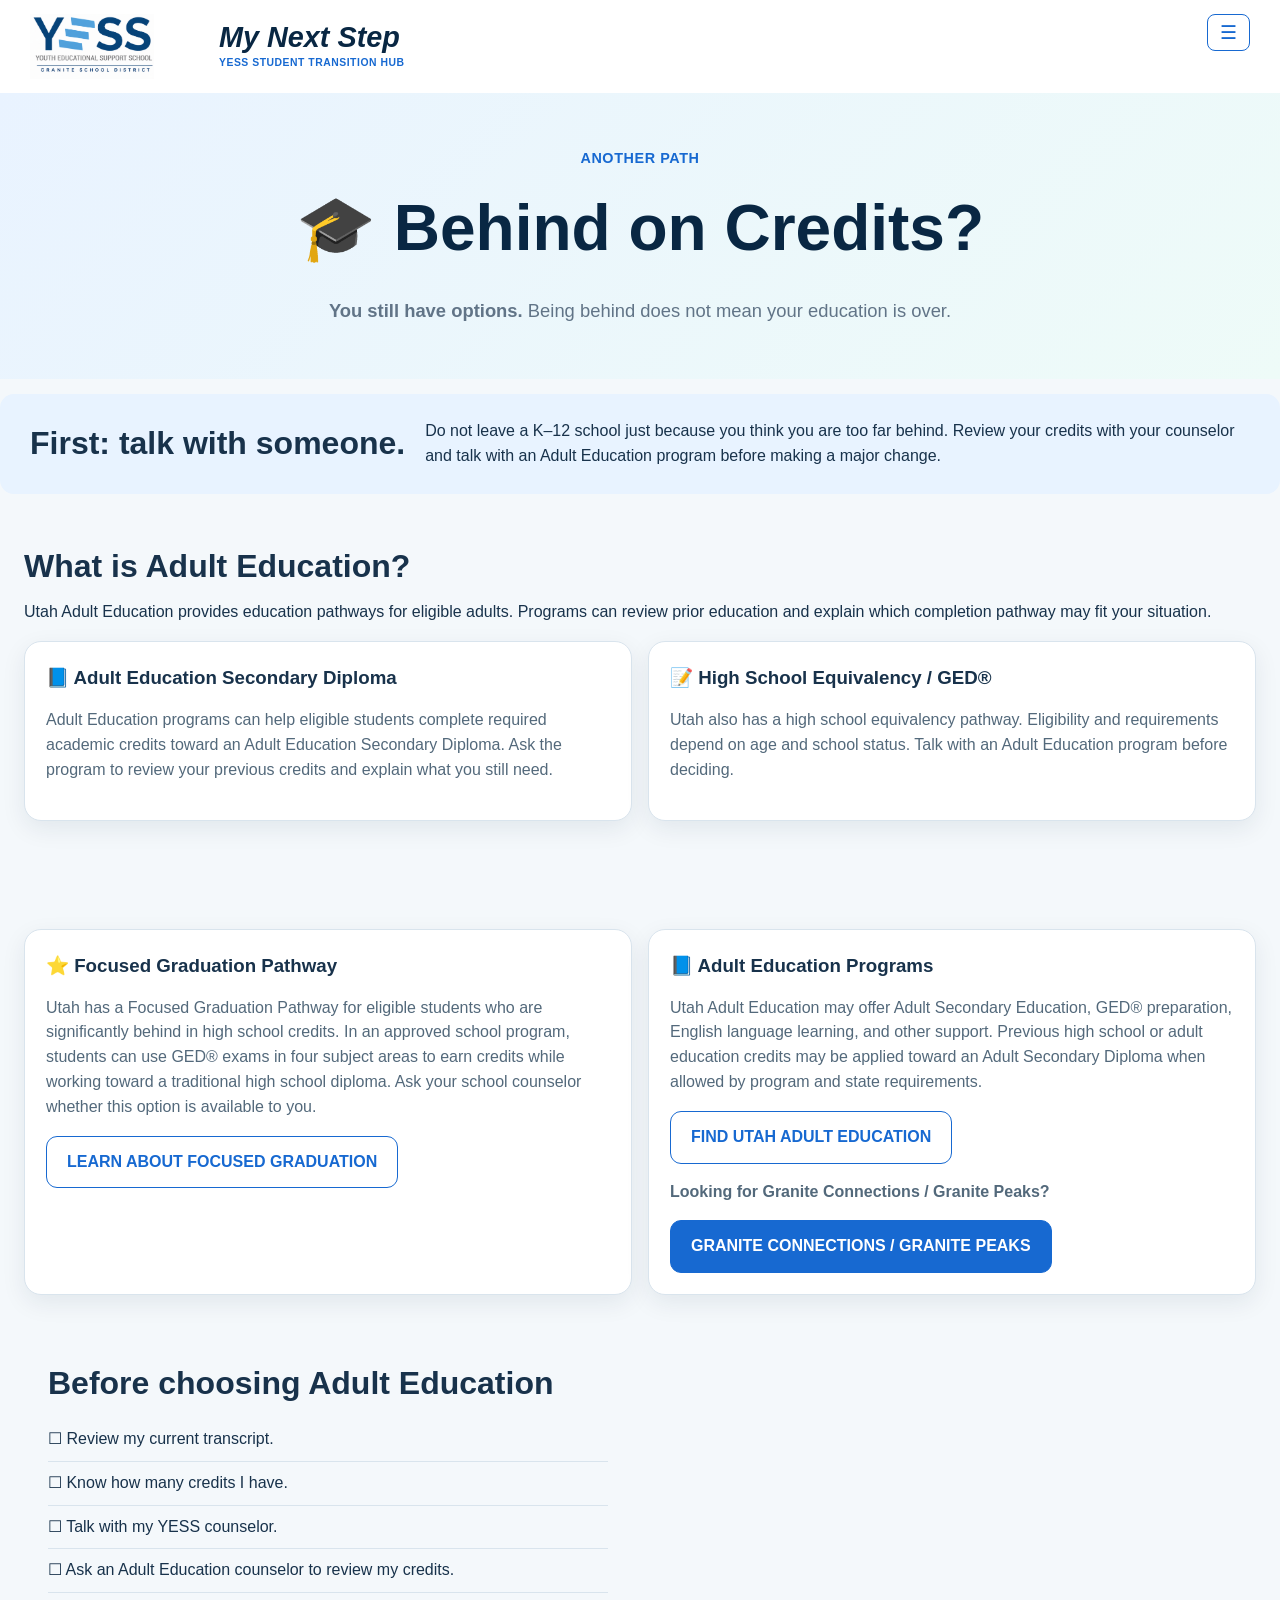
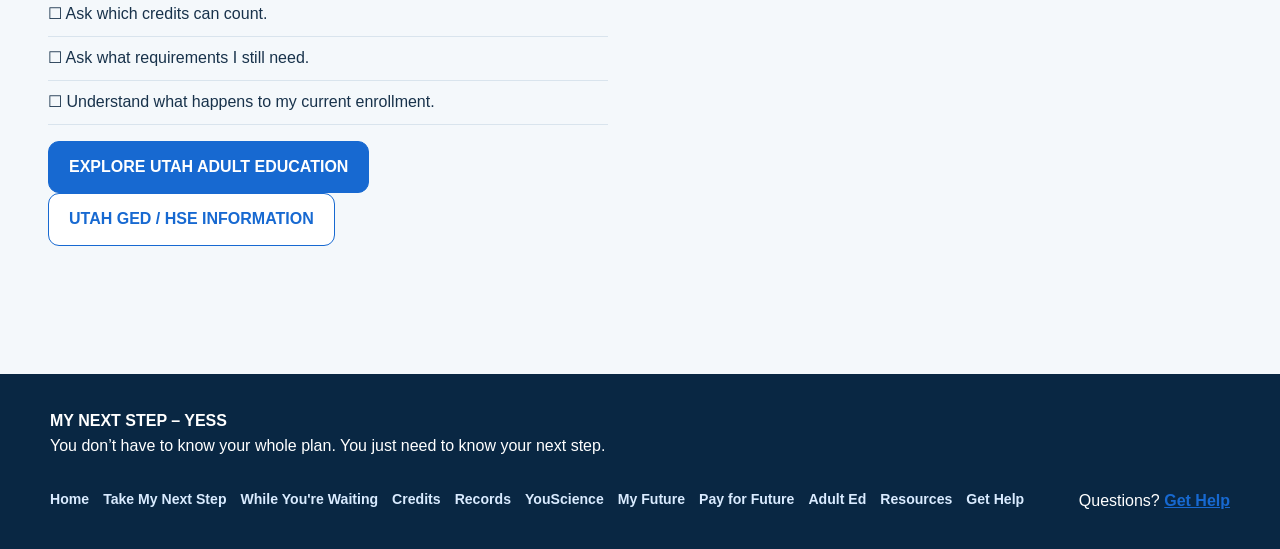
==== commit 5c6f6c1b: "Add Granite Peaks adult education link" ====
--- a/adult-education.html
+++ b/adult-education.html
@@ -21,10 +21,12 @@
 <div class="card"><h3>📘 Adult Education Programs</h3>
 <p>Utah Adult Education may offer Adult Secondary Education, GED® preparation, English language learning, and other support. Previous high school or adult education credits may be applied toward an Adult Secondary Diploma when allowed by program and state requirements.</p>
 <a class="btn secondary" href="https://schools.utah.gov/adulteducation/" target="_blank" rel="noopener">FIND UTAH ADULT EDUCATION</a>
+<p><strong>Looking for Granite Connections / Granite Peaks?</strong></p>
+<a class="btn primary" href="https://schools.graniteschools.org/granitepeaks/" target="_blank" rel="noopener">GRANITE CONNECTIONS / GRANITE PEAKS</a>
 </div>
 </div><section><h2>Before choosing Adult Education</h2><ul class="checklist"><li>☐ Review my current transcript.</li><li>☐ Know how many credits I have.</li><li>☐ Talk with my YESS counselor.</li><li>☐ Ask an Adult Education counselor to review my credits.</li><li>☐ Ask which credits can count.</li><li>☐ Ask what requirements I still need.</li><li>☐ Understand what happens to my current enrollment.</li></ul><a class="btn primary" href="https://schools.utah.gov/adulteducation/" target="_blank" rel="noopener">EXPLORE UTAH ADULT EDUCATION</a> <a class="btn secondary" href="https://schools.utah.gov/adulteducation/hseged" target="_blank" rel="noopener">UTAH GED / HSE INFORMATION</a></section>
 </main>
 <footer><div class="footer-inner"><div><b>MY NEXT STEP – YESS</b><br><span>You don’t have to know your whole plan. You just need to know your next step.</span></div><div class="footer-links"><a href="index.html">Home</a><a href="transition.html">Take My Next Step</a><a href="waiting.html">While You're Waiting</a><a href="credits.html">Credits</a><a href="records.html">Records</a><a href="youscience.html">YouScience</a><a href="future.html">My Future</a><a href="pay-for-future.html">Pay for Future</a><a href="adult-education.html">Adult Ed</a><a href="resources.html">Resources</a><a href="help.html">Get Help</a></div><div>Questions? <a href="help.html">Get Help</a></div></div></footer>
 <script src="nav.js" defer></script>
 </body>
-</html>+</html>
--- a/style.css
+++ b/style.css
@@ -9,9 +9,12 @@
 .steps{display:grid;grid-template-columns:repeat(4,1fr);gap:12px}.steps>div{background:#fff;border:1px solid var(--line);border-radius:15px;padding:18px}.steps>div:first-letter{font-size:1.4rem}.steps strong,.steps span{display:block}.steps span{color:var(--muted);font-size:.9rem;margin-top:5px}
 .stat-card,.path-card{background:#fff;border:1px solid var(--line);border-radius:16px;padding:20px;text-align:center;box-shadow:var(--shadow);text-decoration:none;color:var(--ink)}.stat-card b,.path-card b{display:block;font-size:1.15rem}.stat-card span,.path-card span{display:block;color:var(--muted);font-size:.9rem;margin-top:6px}.path-card{font-size:2rem}.path-card b{font-size:1.1rem;margin-top:5px}
 .flow{display:flex;justify-content:center;align-items:center;gap:14px;flex-wrap:wrap}.flow span{background:#fff;border:1px solid var(--line);padding:14px 18px;border-radius:12px;font-weight:800}
+.records-process{padding-bottom:30px}.process-intro{max-width:760px;color:var(--muted);margin:0 0 22px}.records-diagram{max-width:1180px;margin:auto;padding:26px;background:var(--white);border:1px solid var(--line);border-radius:20px;box-shadow:var(--shadow)}.process-start{display:flex;flex-direction:column;align-items:center}.process-node,.process-question,.process-finish{border:1px solid var(--line);border-radius:14px;padding:15px;display:flex;gap:11px;align-items:flex-start;background:var(--white);text-align:left}.process-node b,.process-node small,.process-finish b,.process-finish small{display:block}.process-node small,.process-finish small{margin-top:3px;color:var(--muted);font-size:.84rem;line-height:1.35}.process-icon{font-size:1.35rem;line-height:1.2}.start-node{border-color:var(--blue);max-width:360px}.process-arrow{color:var(--blue);font-size:1.8rem;font-weight:900;line-height:1.1;margin:4px 0}.process-question{background:var(--navy);border-color:var(--navy);color:var(--white);max-width:410px;align-items:center;text-align:center}.process-question span{display:inline-flex;align-items:center;justify-content:center;flex:0 0 28px;height:28px;border-radius:50%;background:var(--gold);color:var(--navy);font-weight:900}.process-branches{display:grid;grid-template-columns:1fr 1fr;gap:18px;margin-top:22px}.process-route{border-radius:16px;padding:16px;background:var(--bg)}.granite-route{border-top:5px solid var(--teal)}.outside-route{border-top:5px solid var(--orange)}.route-label{font-size:.8rem;font-weight:900;letter-spacing:.04em;margin:0 0 13px;color:var(--navy)}.route-steps{display:flex;align-items:stretch;gap:8px}.route-steps .process-node{flex:1}.route-arrow{align-self:center;color:var(--blue);font-size:1.35rem;font-weight:900}.email-node a{font-size:.78rem;overflow-wrap:anywhere}.process-finish{max-width:500px;margin:22px auto 0;background:#e8f7f5;border-color:var(--teal);align-items:center}.process-finish>span{display:inline-flex;align-items:center;justify-content:center;flex:0 0 34px;height:34px;border-radius:50%;background:var(--teal);color:var(--white);font-weight:900}.records-reminder{max-width:1180px;margin:18px auto 0;padding:17px 20px;border-left:6px solid var(--gold);border-radius:14px;background:var(--white);display:flex;gap:12px;align-items:flex-start}.records-reminder>span{font-size:1.4rem}.records-reminder p{margin:0}
 .quote-list{display:grid;grid-template-columns:repeat(2,1fr);gap:10px}.quote-list p{margin:0;background:#f7fbff;border:1px solid var(--line);padding:15px;border-radius:12px;font-weight:700}
 .contact-grid{display:grid;grid-template-columns:repeat(2,1fr);gap:18px}
 .checklist{padding-left:0;list-style:none}.checklist li{padding:9px 0;border-bottom:1px solid var(--line)}
+.tracker-table-wrap{overflow-x:auto;border:1px solid var(--line);border-radius:12px}.tracker-table{width:100%;min-width:650px;border-collapse:collapse;text-align:left;font-size:.9rem}.tracker-table caption{caption-side:top;text-align:left;padding:10px 12px;color:var(--muted);font-size:.82rem}.tracker-table th,.tracker-table td{padding:10px 12px;border-top:1px solid var(--line);vertical-align:top}.tracker-table th{background:var(--bg);color:var(--navy);font-size:.8rem;text-transform:uppercase;letter-spacing:.03em}.tracker-status{display:inline-block;padding:2px 8px;border-radius:999px;font-size:.76rem;font-weight:800;white-space:nowrap;background:var(--bg)}.tracker-status.complete{color:var(--teal)}.tracker-status.in-progress{color:var(--navy)}.tracker-status.needed{color:var(--orange)}.graduation-checklist{columns:2;column-gap:42px}.graduation-checklist li{break-inside:avoid}
+.tracker-preview{display:block;text-decoration:none}.tracker-preview img{display:block;width:100%;margin:16px 0 10px;border:1px solid var(--line);border-radius:12px;background:var(--bg)}.tracker-preview span{display:block}
 details{background:#fff;border:1px solid var(--line);border-radius:14px;margin:10px 0;padding:0 17px;box-shadow:0 3px 12px rgba(9,39,67,.04)}details[open]{padding-bottom:17px}summary{cursor:pointer;margin:0 -17px;padding:17px;font-weight:800;list-style:none}summary::-webkit-details-marker{display:none}summary:after{content:"+";float:right;font-size:1.25rem}details[open] summary:after{content:"−"}details>*:not(summary)+*{margin-top:14px}
 .card p,.card li{color:#53697b}
 
@@ -48,6 +51,10 @@
 .btn{display:inline-block;font-weight:900;padding:13px 20px;border-radius:11px;text-decoration:none;border:1px solid var(--line);cursor:pointer}
 .primary{background:var(--blue);color:#fff;border-color:var(--blue)}
 .secondary{background:#fff;color:var(--blue);border:1.5px solid var(--blue)}
+
+/* ---------- HOME PAGE SEARCH ---------- */
+
+.site-search{padding-top:40px;padding-bottom:20px}.site-search .section-title{margin-bottom:18px}.search-form{max-width:850px}.search-form label{display:block;color:var(--navy);font-weight:800;margin-bottom:7px}.search-input-row{display:flex;gap:10px}.search-input-row input{min-width:0;flex:1;border:2px solid var(--line);border-radius:11px;padding:12px 14px;color:var(--ink);background:var(--white);font:inherit;font-size:1rem}.search-input-row input:focus{border-color:var(--blue);outline:3px solid rgba(23,105,209,.18);outline-offset:1px}.search-form .small{margin:8px 0 0}.search-status{max-width:850px;margin:18px 0 10px;font-weight:800;color:var(--navy)}.search-status:empty,.search-results:empty{display:none}.search-results{max-width:850px;display:grid;gap:10px}.search-result{display:block;background:var(--white);border:1px solid var(--line);border-radius:12px;padding:15px 17px;color:var(--ink);text-decoration:none;box-shadow:0 3px 12px rgba(9,39,67,.04)}.search-result:hover,.search-result:focus{border-color:var(--blue);transform:translateY(-1px)}.search-result b,.search-result span{display:block}.search-result b{color:var(--blue)}.search-result span{color:var(--muted);font-size:.9rem;font-weight:400;margin-top:3px}
 
 /* ---------- RIGHT-SIDE CHOICES ---------- */
 
@@ -123,6 +130,12 @@
 .callout{max-width:1480px;margin:15px auto 0;padding:25px 30px;background:#e8f3ff;border-left:none;border-radius:14px;display:flex;align-items:center;gap:20px}
 .callout h2{margin:0}
 .callout p{margin:0;flex:1}
+.youscience-account-callout{flex-direction:column;align-items:flex-start}
+.resources-callout{flex-direction:column;align-items:stretch}
+.resources-callout .callout-heading{display:flex;align-items:center;justify-content:space-between;gap:20px}
+.resources-callout .callout-description{width:100%}
+.resources-callout .callout-description p+ol{margin-top:12px}
+.resources-callout .callout-description ol+p{margin-top:12px}
 
 /* ---------- FOOTER ---------- */
 
@@ -158,6 +171,7 @@
   .choice-grid{grid-template-columns:repeat(3,1fr)}
   .card-grid.eight,.card-grid.four{grid-template-columns:repeat(2,1fr)}
   .steps{grid-template-columns:repeat(2,1fr)}
+  .process-branches{grid-template-columns:1fr}
   .resource-cards-grid{grid-template-columns:1fr}
 }
 
@@ -170,9 +184,13 @@
   .hero-panel{padding:16px}
   section{padding:40px 18px}
   .choice-grid,.card-grid.two,.card-grid.three,.card-grid.four,.card-grid.eight,.steps,.contact-grid,.quote-list{grid-template-columns:1fr}
+  .records-diagram{padding:18px}.route-steps{flex-direction:column}.route-arrow{align-self:center;transform:rotate(90deg)}.records-reminder{padding:16px}
   .page-hero{padding:40px 18px}
+  .graduation-checklist{columns:1}
   h2{font-size:1.65rem}
   .resource-card-section{padding:25px 18px}
   .resource-cards-grid{grid-template-columns:1fr}
   .callout{flex-direction:column;align-items:flex-start}
+  .resources-callout .callout-heading{width:100%;flex-direction:column;align-items:flex-start}
+  .search-input-row{align-items:stretch;flex-direction:column}
 }
